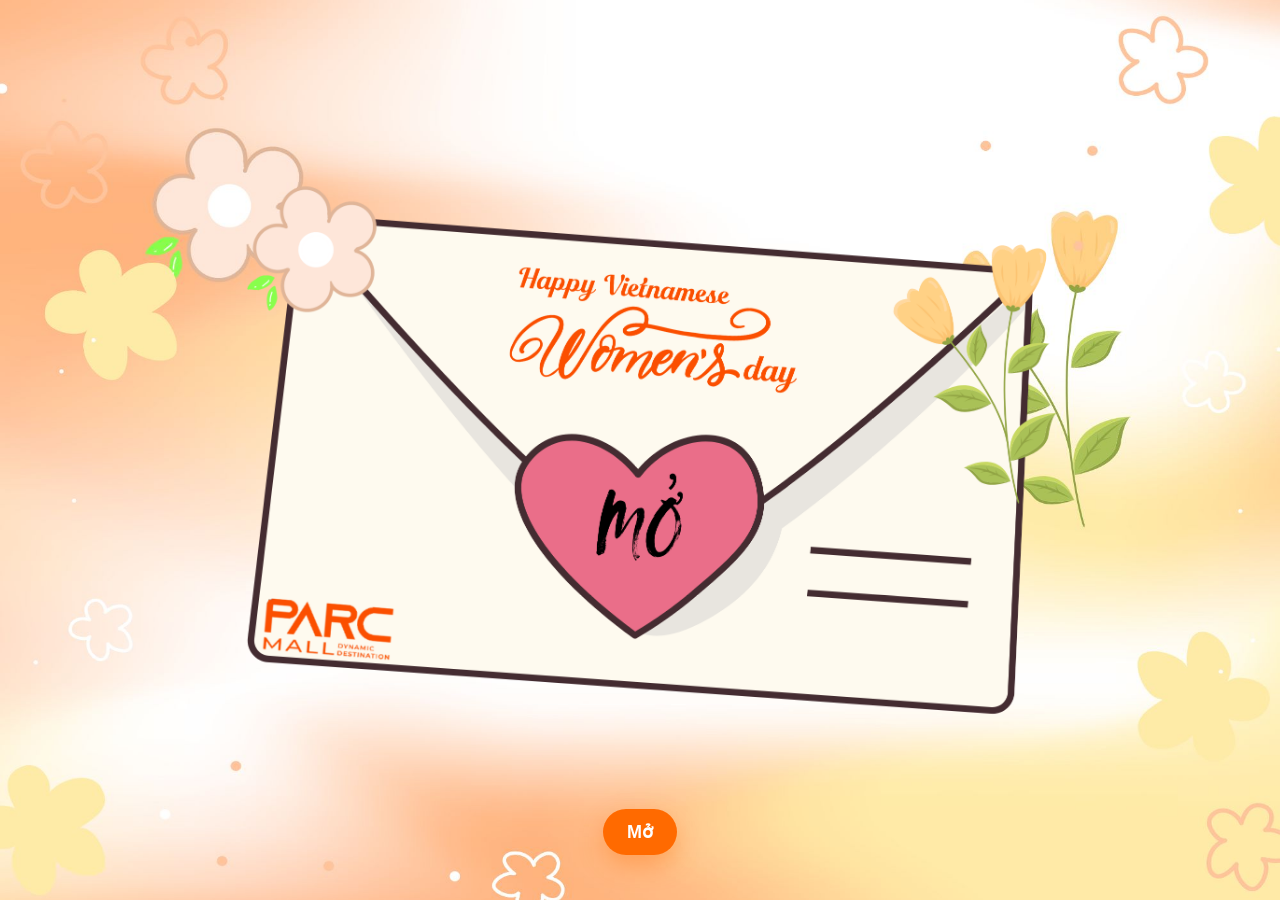
==== index.html @ 97c8080e "chore: initial commit" ====
<!doctype html>
<html lang="vi">
<head>
  <meta charset="utf-8" />
  <meta name="viewport" content="width=device-width,initial-scale=1" />
  <title>Parc Mall – Vietnamese Women’s Day</title>
  <link rel="preconnect" href="https://fonts.gstatic.com" crossorigin>
  <link rel="stylesheet" href="styles/landing.css" />
</head>
<body>
  <main class="stage idle" aria-live="polite">
    <img class="bg" src="assets/bg.jpg" alt="" />

    <div class="envelope" role="img" aria-label="Lá thư">
      <img class="layer closed" src="assets/envelope-closed.png" alt="Phong bì" />
      <img class="layer open" src="assets/envelope-open.png" alt="" aria-hidden="true" />
      <img class="layer letter step2" src="assets/letter-step2.png" alt="Thiệp" />
    </div>

    <button class="open-btn" aria-label="Mở lá thư" type="button">Mở</button>
  </main>

  <script src="scripts/landing.js"></script>
</body>
</html>
---- styles/landing.css ----
:root{
  --dur-open: 900ms;
  --dur-to-final: 1000ms;
  --ease: cubic-bezier(.2,.8,.2,1);
}

*{ box-sizing:border-box; }
html,body{ height:100%; }
body{
  margin:0;
  font-family: system-ui, -apple-system, Segoe UI, Roboto, Helvetica, Arial, sans-serif;
  background:#fff;
  overflow:hidden;
}

.stage{
  position:relative;
  width:100%;
  height:100%;
  display:grid;
  place-items:center;
}

.bg{
  position:absolute; inset:0;
  width:100%; height:100%;
  object-fit:cover; pointer-events:none;
}

.envelope{
  position:relative;
  width:min(90vw, 960px);
  aspect-ratio:16/11;
}

.envelope .layer{
  position:absolute; inset:0;
  width:100%; height:100%;
  object-fit:contain;
  will-change: transform, opacity;
  pointer-events:none;
}

/* Idle wobble */
.stage.idle .envelope{
  animation:wobble 2.4s ease-in-out infinite;
}
@keyframes wobble{
  0%,100%{ transform:rotate(0deg) translateY(0); }
  25%{ transform:rotate(-1.2deg) translateY(-2px); }
  50%{ transform:rotate(0.8deg) translateY(1px); }
  75%{ transform:rotate(-0.6deg) translateY(-1px); }
}

/* Layers default visibility */
.envelope .open,
.envelope .letter{ opacity:0; transform:translateY(10px) scale(.98); }

/* Show closed by default */
.envelope .closed{ opacity:1; }

/* Stage-based visibility (user-driven) */
.stage.stage1 .envelope{ animation:none; }
.stage.stage1 .closed{
  opacity:0;
  transform:translateY(-6px) scale(.99);
  transition:opacity var(--dur-open) var(--ease),
             transform var(--dur-open) var(--ease);
}
.stage.stage1 .open{
  opacity:1;
  transform:translateY(0) scale(1.06); /* phóng to envelope-open */
  transition:opacity var(--dur-open) var(--ease),
             transform var(--dur-open) var(--ease);
}

.stage.stage2 .letter.step2{
  opacity:1;
  transform:translateY(-6%) scale(1.06); /* phóng to letter step2 */
  transition:opacity var(--dur-open) var(--ease),
             transform var(--dur-open) var(--ease);
}

/* Button */
.open-btn{
  position:absolute; bottom:5vh;
  padding:12px 24px; font-size:18px; font-weight:600;
  border-radius:999px; border:none; color:#fff;
  background:#ff6a00; box-shadow:0 10px 24px rgba(255,106,0,.35);
  cursor:pointer;
}
.open-btn:disabled{ opacity:.6; cursor:not-allowed; }
.stage.stage2 .open-btn{ display:none; }

@media (max-width:640px){
  .open-btn{ font-size:16px; padding:10px 20px; }
}
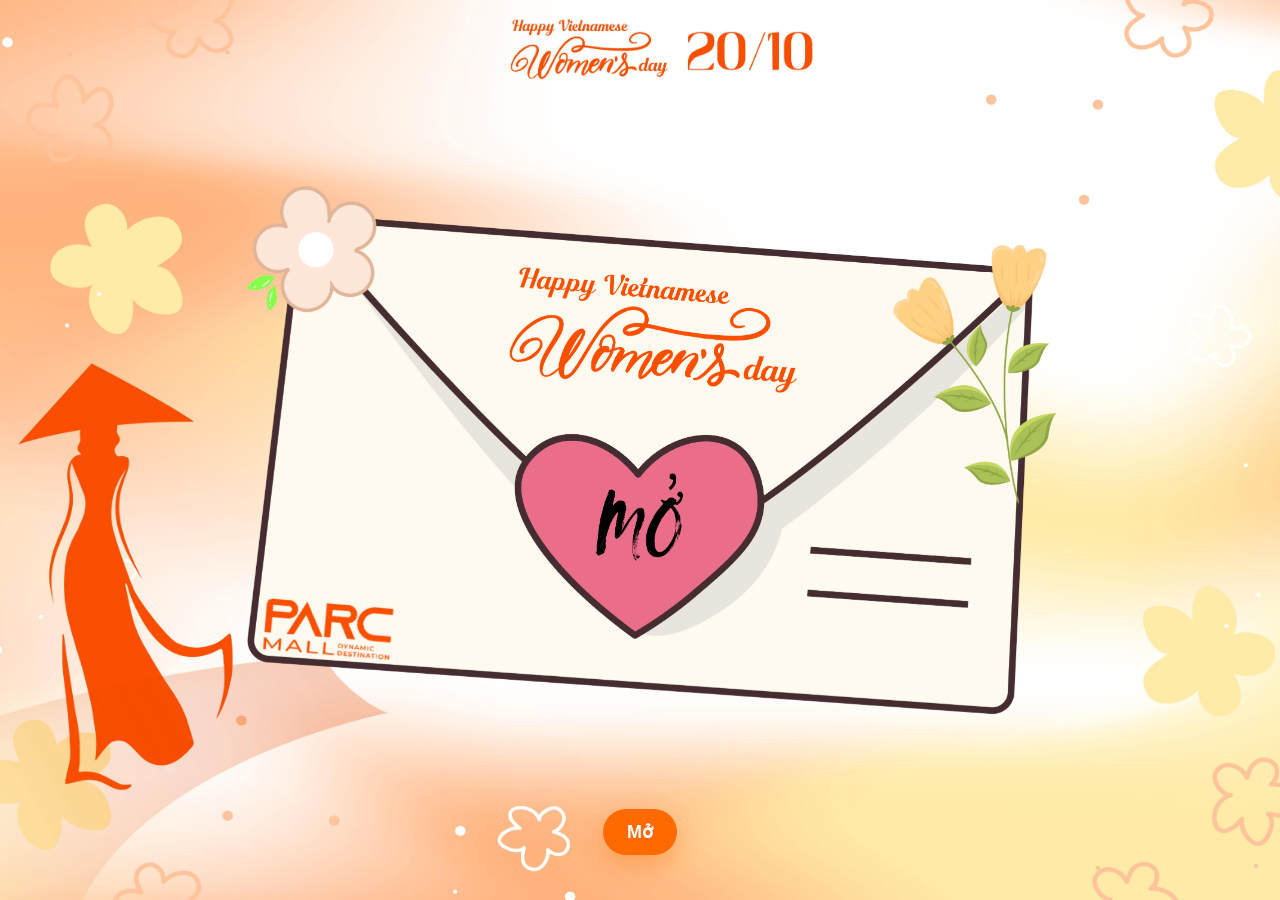
==== commit 5a738bab: "feat: simplify to 2 stages and add mobile background support - Remove stage 3 (letter-final) from HT" ====
--- a/index.html
+++ b/index.html
@@ -14,7 +14,6 @@
     <div class="envelope" role="img" aria-label="Lá thư">
       <img class="layer closed" src="assets/envelope-closed.png" alt="Phong bì" />
       <img class="layer open" src="assets/envelope-open.png" alt="" aria-hidden="true" />
-      <img class="layer letter step2" src="assets/letter-step2.png" alt="Thiệp" />
     </div>
 
     <button class="open-btn" aria-label="Mở lá thư" type="button">Mở</button>
--- a/styles/landing.css
+++ b/styles/landing.css
@@ -74,12 +74,6 @@
              transform var(--dur-open) var(--ease);
 }
 
-.stage.stage2 .letter.step2{
-  opacity:1;
-  transform:translateY(-6%) scale(1.06); /* phóng to letter step2 */
-  transition:opacity var(--dur-open) var(--ease),
-             transform var(--dur-open) var(--ease);
-}
 
 /* Button */
 .open-btn{
@@ -90,10 +84,13 @@
   cursor:pointer;
 }
 .open-btn:disabled{ opacity:.6; cursor:not-allowed; }
-.stage.stage2 .open-btn{ display:none; }
+.stage.stage1 .open-btn{ display:none; }
 
 @media (max-width:640px){
   .open-btn{ font-size:16px; padding:10px 20px; }
+  
+  /* Mobile background */
+  .bg{ content: url('assets/bg_mobile.png'); }
 }
 
 
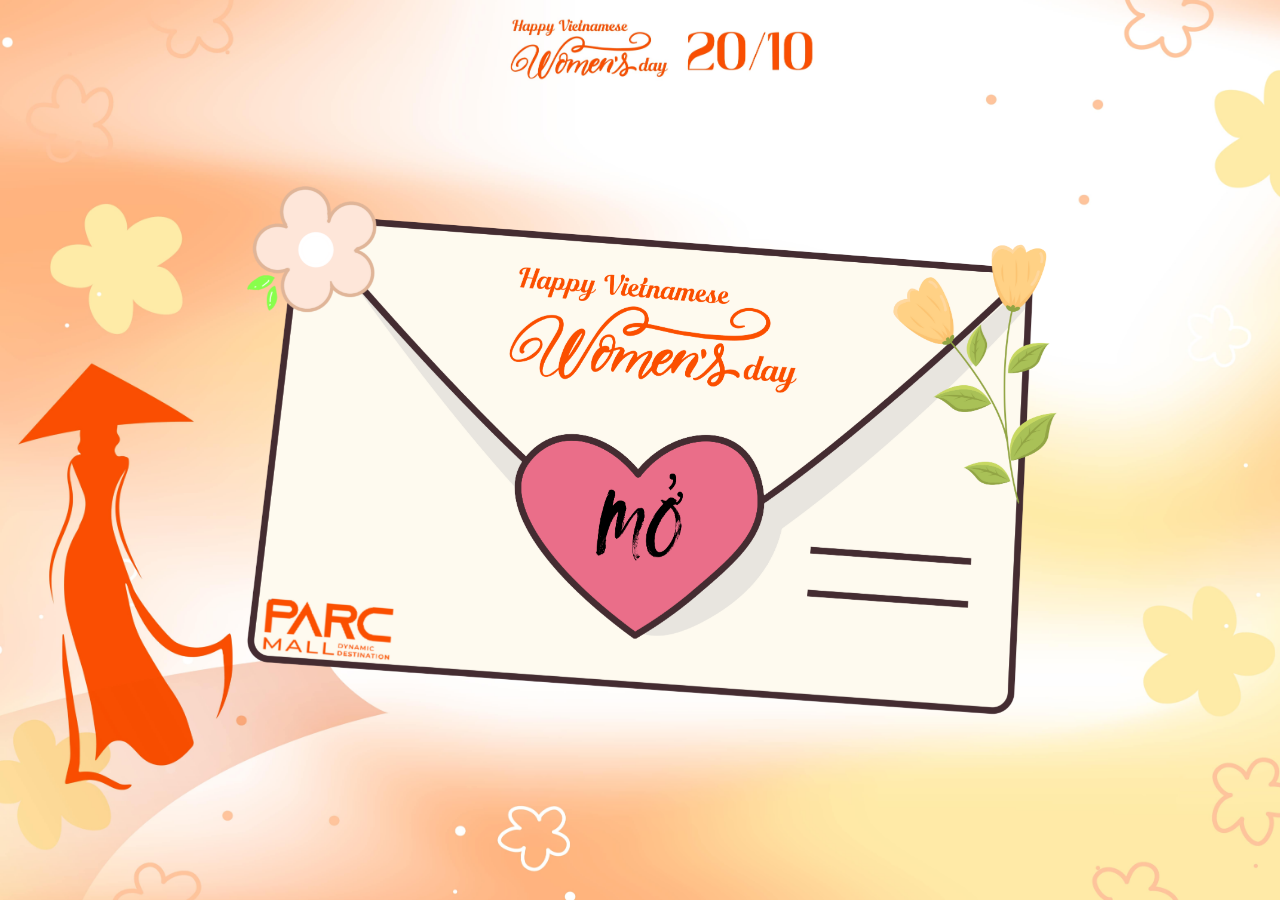
==== commit 204640ef: "fix: resolve mobile flash issue and optimize background scaling - Add loading state to prevent flash" ====
--- a/index.html
+++ b/index.html
@@ -7,7 +7,7 @@
   <link rel="preconnect" href="https://fonts.gstatic.com" crossorigin>
   <link rel="stylesheet" href="styles/landing.css" />
 </head>
-<body>
+<body class="loading">
   <main class="stage idle" aria-live="polite">
     <img class="bg" src="assets/bg.jpg" alt="" />
 
--- a/styles/landing.css
+++ b/styles/landing.css
@@ -11,6 +11,16 @@
   font-family: system-ui, -apple-system, Segoe UI, Roboto, Helvetica, Arial, sans-serif;
   background:#fff;
   overflow:hidden;
+}
+
+/* Ẩn nội dung cho đến khi JavaScript load xong */
+body.loading .stage {
+  opacity: 0;
+  transition: opacity 0.3s ease;
+}
+
+body.loaded .stage {
+  opacity: 1;
 }
 
 .stage{
@@ -77,20 +87,38 @@
 
 /* Button */
 .open-btn{
-  position:absolute; bottom:5vh;
-  padding:12px 24px; font-size:18px; font-weight:600;
-  border-radius:999px; border:none; color:#fff;
-  background:#ff6a00; box-shadow:0 10px 24px rgba(255,106,0,.35);
+  position:absolute; 
+  top:50%; left:50%;
+  transform:translate(-50%, -50%) scale(3);
+  padding:40px; font-size:18px; font-weight:600;
+  border-radius:50%; border:none; color:transparent;
+  background:transparent; 
   cursor:pointer;
+  opacity:0;
+  z-index:10;
 }
-.open-btn:disabled{ opacity:.6; cursor:not-allowed; }
+.open-btn:disabled{ opacity:0; cursor:not-allowed; }
 .stage.stage1 .open-btn{ display:none; }
 
 @media (max-width:640px){
-  .open-btn{ font-size:16px; padding:10px 20px; }
+  .open-btn{ 
+    font-size:16px; 
+    padding:40px;
+    transform:translate(-50%, -50%) scale(2.5);
+  }
   
-  /* Mobile background */
-  .bg{ content: url('assets/bg_mobile.png'); }
+  /* Hiển thị đầy đủ background ở mobile */
+  .bg{ 
+    object-fit: contain;
+    transform: scale(1);
+    transform-origin: center;
+  }
+  
+  /* Thu nhỏ lá thư ở mobile */
+  .envelope{
+    transform: scale(0.85);
+    transform-origin: center;
+  }
 }
 
 
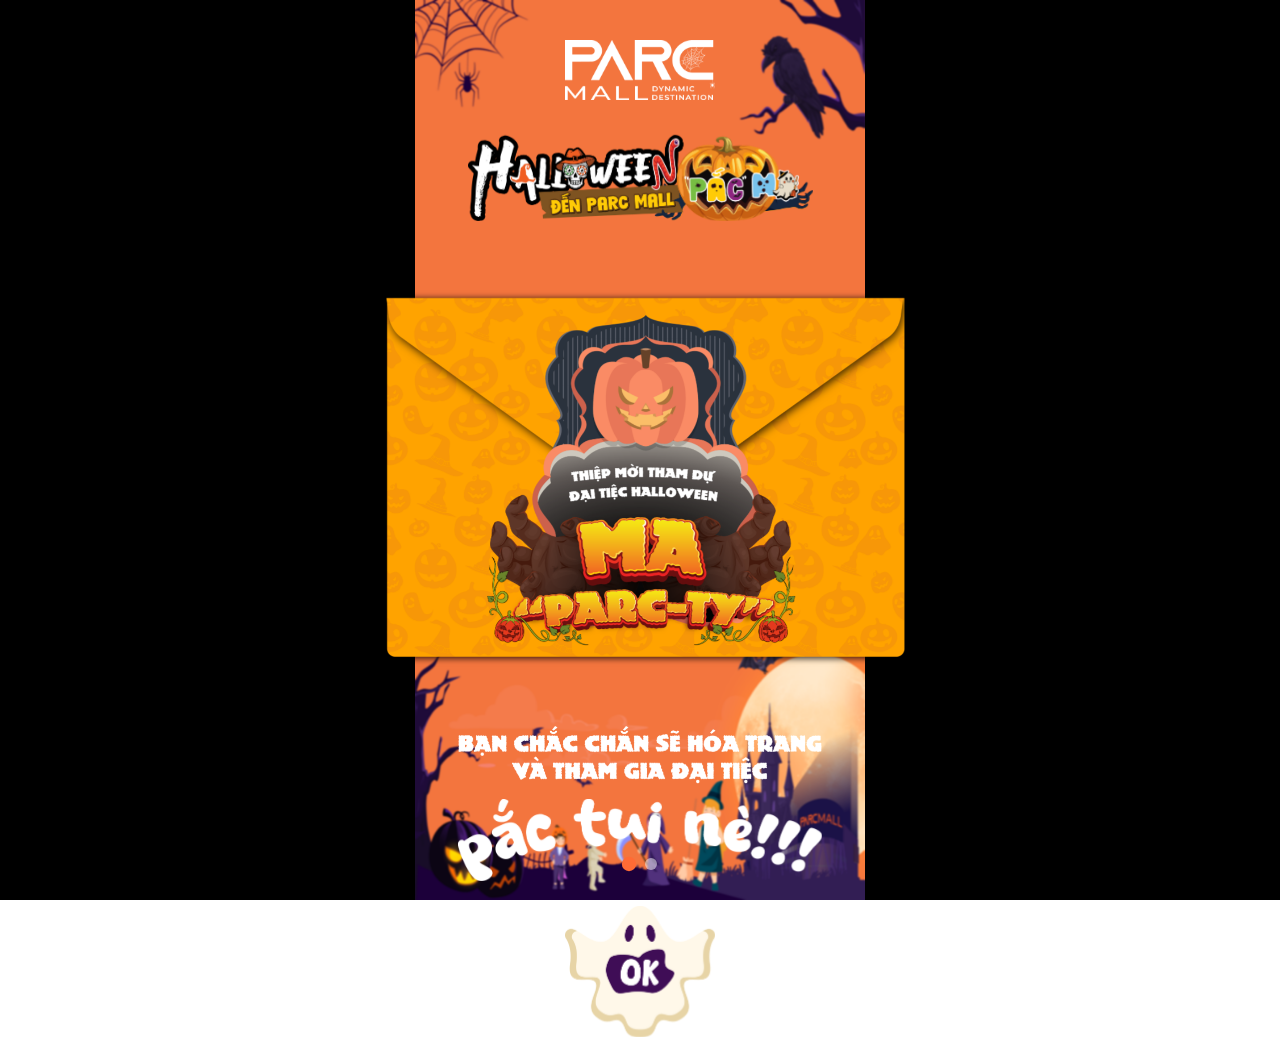
==== commit 0d780657: "Initial commit: Halloween ParcMall landing page with slide transitions" ====
--- a/index.html
+++ b/index.html
@@ -1,26 +1,70 @@
-<!doctype html>
+<!DOCTYPE html>
 <html lang="vi">
 <head>
-  <meta charset="utf-8" />
-  <meta name="viewport" content="width=device-width,initial-scale=1" />
-  <title>Parc Mall – Vietnamese Women’s Day</title>
-  <link rel="preconnect" href="https://fonts.gstatic.com" crossorigin>
-  <link rel="stylesheet" href="styles/landing.css" />
+    <meta charset="UTF-8">
+    <meta name="viewport" content="width=device-width, initial-scale=1.0">
+    <title>Halloween ParcMall</title>
+    <link rel="stylesheet" href="styles.css">
 </head>
-<body class="loading">
-  <main class="stage idle" aria-live="polite">
-    <img class="bg" src="assets/bg.jpg" alt="" />
+<body>
+    <div class="container">
+        <!-- Slide 1 -->
+        <div class="slide slide-1" id="slide1">
+            <!-- Logo ở giữa trên cùng -->
+            <div class="logo-container">
+                <img src="./Halloween/Logo.png" alt="ParcMall Logo" class="logo">
+            </div>
 
-    <div class="envelope" role="img" aria-label="Lá thư">
-      <img class="layer closed" src="assets/envelope-closed.png" alt="Phong bì" />
-      <img class="layer open" src="assets/envelope-open.png" alt="" aria-hidden="true" />
+            <!-- Dòng chữ Halloween đến ParcMall -->
+            <div class="halloween-text-container">
+                <img src="./Halloween/Elementor 2.png" alt="Halloween đến ParcMall" class="halloween-text">
+            </div>
+
+            <!-- Lá thư mời -->
+            <div class="invitation-container">
+                <img src="./Halloween/Elementor 1.png" alt="Thiệp mời Halloween" class="invitation">
+            </div>
+
+            <!-- Dòng chữ hóa trang -->
+            <div class="costume-text-container">
+                <img src="./Halloween/Text 1.png" alt="Bạn chắc chắn sẽ hóa trang" class="costume-text">
+            </div>
+
+            <div class="costume-text-container2">
+                <img src="./Halloween/Text 2.png" alt="Pac tui ne" class="costume-text">
+            </div>
+
+            <!-- Nút OK -->
+            <div class="ok-button-container">
+                <img src="./Halloween/Nút mở.png" alt="Nút OK" class="ok-button">
+            </div>
+        </div>
+
+        <!-- Slide 2 -->
+        <div class="slide slide-2" id="slide2">
+            <!-- Logo ở giữa trên cùng -->
+            <div class="logo-container">
+                <img src="./Halloween/Logo.png" alt="ParcMall Logo" class="logo">
+            </div>
+
+            <!-- Dòng chữ Halloween đến ParcMall -->
+            <div class="halloween-text-container">
+                <img src="./Halloween/Elementor 2.png" alt="Halloween đến ParcMall" class="halloween-text">
+            </div>
+
+            <!-- Lá thư 2 -->
+            <div class="invitation-container">
+                <img src="./Halloween/Thư mời.png" alt="Thiệp mời Halloween" class="invitation">
+            </div>
+        </div>
+
+        <!-- Navigation dots -->
+        <div class="nav-dots">
+            <span class="dot active" onclick="currentSlide(1)"></span>
+            <span class="dot" onclick="currentSlide(2)"></span>
+        </div>
     </div>
 
-    <button class="open-btn" aria-label="Mở lá thư" type="button">Mở</button>
-  </main>
-
-  <script src="scripts/landing.js"></script>
+    <script src="script.js"></script>
 </body>
 </html>
-
-
--- a/styles.css
+++ b/styles.css
@@ -0,0 +1,401 @@
+/* Reset và base styles */
+* {
+    margin: 0;
+    padding: 0;
+    box-sizing: border-box;
+}
+
+body {
+    font-family: 'Arial', sans-serif;
+    overflow: hidden;
+    height: 100vh;
+}
+
+.container {
+    position: relative;
+    width: 100%;
+    height: 100vh;
+}
+
+/* Slide styles */
+.slide {
+    position: absolute;
+    top: 0;
+    left: 0;
+    width: 100%;
+    height: 100%;
+    background-size: cover;
+    background-position: center;
+    background-repeat: no-repeat;
+    display: flex;
+    align-items: center;
+    justify-content: center;
+    opacity: 0;
+    transform: translateX(100%);
+    transition: all 0.8s cubic-bezier(0.4, 0, 0.2, 1);
+}
+
+.slide.active {
+    opacity: 1;
+    transform: translateX(0);
+}
+
+/* Hiệu ứng fade in cho slide mới */
+.slide.slide-in {
+    animation: slideInFromRight 0.8s cubic-bezier(0.4, 0, 0.2, 1) forwards;
+}
+
+.slide.slide-out {
+    animation: slideOutToLeft 0.8s cubic-bezier(0.4, 0, 0.2, 1) forwards;
+}
+
+/* Keyframes cho hiệu ứng chuyển slide */
+@keyframes slideInFromRight {
+    0% {
+        opacity: 0;
+        transform: translateX(100%);
+    }
+    100% {
+        opacity: 1;
+        transform: translateX(0);
+    }
+}
+
+@keyframes slideOutToLeft {
+    0% {
+        opacity: 1;
+        transform: translateX(0);
+    }
+    100% {
+        opacity: 0;
+        transform: translateX(-100%);
+    }
+}
+
+/* Hiệu ứng bounce cho các thành phần khi slide xuất hiện */
+.slide.active .logo-container,
+.slide.active .halloween-text-container,
+.slide.active .invitation-container,
+.slide.active .costume-text-container,
+.slide.active .costume-text-container2,
+.slide.active .ok-button-container {
+    animation: bounceIn 0.6s ease-out 0.3s both;
+}
+
+@keyframes bounceIn {
+    0% {
+        opacity: 0;
+        transform: scale(0.3) translateY(-50px);
+    }
+    50% {
+        opacity: 1;
+        transform: scale(1.05) translateY(0);
+    }
+    70% {
+        transform: scale(0.95);
+    }
+    100% {
+        opacity: 1;
+        transform: scale(1);
+    }
+}
+
+/* Background images */
+.slide-1 {
+    background-image: url('./images/Background Slide 2.png');
+    background-size: contain;
+    background-position: center;
+    background-repeat: no-repeat;
+    background-color: #000; /* Fallback color */
+}
+
+.slide-2 {
+    background-image: url('./images/Background Slide 1.png');
+    background-size: contain;
+    background-position: center;
+    background-repeat: no-repeat;
+    background-color: #000; /* Fallback color */
+}
+
+/* Slide 1 Layout */
+.slide-1 {
+    display: flex;
+    flex-direction: column;
+    align-items: center;
+    justify-content: flex-start;
+    padding: 20px;
+    gap: 15px;
+}
+
+/* Slide 2 Layout */
+.slide-2 {
+    display: flex;
+    flex-direction: column;
+    align-items: center;
+    justify-content: flex-start;
+    padding: 20px;
+    gap: 15px;
+}
+
+/* Ẩn các thành phần không cần thiết của slide 1 khi ở slide 2 */
+.slide-2 .costume-text-container,
+.slide-2 .costume-text-container2,
+.slide-2 .ok-button-container {
+    display: none;
+}
+
+/* Logo container */
+.logo-container {
+    margin-top: 20px;
+    z-index: 10;
+}
+
+.logo {
+    max-width: 150px;
+    height: auto;
+    display: block;
+}
+
+/* Halloween text container */
+.halloween-text-container {
+    z-index: 10;
+    padding-top: 20px;
+}
+
+.halloween-text {
+    max-width: 345px;
+    height: auto;
+    display: block;
+}
+
+/* Invitation container */
+.invitation-container {
+    z-index: 10;
+    margin: 20px 0;
+    padding: 15px;
+}
+
+/* Hiệu ứng rung lắc cho lá thư - chỉ áp dụng cho slide 1 */
+.slide-1 .invitation-container {
+    animation: shake 2s ease-in-out infinite;
+}
+
+.invitation {
+    max-width: 600px;
+    height: auto;
+    display: block;
+}
+
+/* Thu nhỏ và thêm hiệu ứng cho thư mời ở slide 2 */
+.slide-2 .invitation {
+    max-width: 420px;
+    cursor: pointer;
+    transition: transform 0.3s ease, filter 0.3s ease;
+}
+
+.slide-2 .invitation:hover {
+    transform: scale(1.02);
+    filter: brightness(1.1);
+}
+
+/* Hiệu ứng rung lắc cho lá thư */
+@keyframes shake {
+    0%, 100% {
+        transform: translateX(0);
+    }
+    10%, 30%, 50%, 70%, 90% {
+        transform: translateX(-2px) rotate(-1deg);
+    }
+    20%, 40%, 60%, 80% {
+        transform: translateX(2px) rotate(1deg);
+    }
+}
+
+/* Costume text container */
+.costume-text-container {
+    z-index: 10;
+}
+
+.costume-text-container2 {
+    z-index: 10;
+}
+
+.costume-text {
+    max-width: 364px;
+    height: auto;
+    display: block;
+}
+
+/* OK button container */
+.ok-button-container {
+    z-index: 10;
+    margin-top: 10px;
+}
+
+.ok-button {
+    max-width: 150px;
+    height: auto;
+    display: block;
+    cursor: pointer;
+    transition: transform 0.3s ease;
+}
+
+.ok-button:hover {
+    transform: scale(1.05);
+}
+
+/* Navigation dots */
+.nav-dots {
+    position: absolute;
+    bottom: 30px;
+    left: 50%;
+    transform: translateX(-50%);
+    display: flex;
+    gap: 10px;
+}
+
+.dot {
+    width: 12px;
+    height: 12px;
+    border-radius: 50%;
+    background: rgba(255, 255, 255, 0.5);
+    cursor: pointer;
+    transition: all 0.3s ease;
+}
+
+.dot.active {
+    background: #ff6b35;
+    transform: scale(1.2);
+}
+
+.dot:hover {
+    background: rgba(255, 255, 255, 0.8);
+}
+
+/* Mobile responsive */
+@media (max-width: 768px) {
+    .slide-1, .slide-2 {
+        background-size: contain;
+        background-position: center top;
+    }
+    
+    .slide-1 {
+        padding: 15px;
+        gap: 10px;
+    }
+    
+    .slide-2 {
+        padding: 15px;
+        gap: 10px;
+    }
+    
+    .logo {
+        max-width: 120px;
+    }
+    
+    .halloween-text {
+        max-width: 288px;
+    }
+    
+    .halloween-text-container {
+        padding-top: 15px;
+    }
+    
+    .invitation {
+        max-width: 480px;
+    }
+    
+    .invitation-container {
+        padding: 12px;
+    }
+    
+    .slide-2 .invitation {
+        max-width: 336px;
+    }
+    
+    .costume-text {
+        max-width: 286px;
+    }
+    
+    .costume-text-container2 {
+        margin-top: 5px;
+    }
+    
+    .ok-button {
+        max-width: 120px;
+    }
+}
+
+@media (max-width: 480px) {
+    .slide-1, .slide-2 {
+        background-size: contain;
+        background-position: center top;
+    }
+    
+    .slide-1 {
+        padding: 10px;
+        gap: 8px;
+    }
+    
+    .slide-2 {
+        padding: 10px;
+        gap: 8px;
+    }
+    
+    .logo {
+        max-width: 100px;
+    }
+    
+    .halloween-text {
+        max-width: 230px;
+    }
+    
+    .halloween-text-container {
+        padding-top: 12px;
+    }
+    
+    .invitation {
+        max-width: 432px;
+    }
+    
+    .invitation-container {
+        padding: 10px;
+    }
+    
+    .slide-2 .invitation {
+        max-width: 302px;
+    }
+    
+    .costume-text {
+        max-width: 234px;
+    }
+    
+    .costume-text-container2 {
+        margin-top: 3px;
+    }
+    
+    .ok-button {
+        max-width: 100px;
+    }
+    
+    .nav-dots {
+        bottom: 20px;
+    }
+    
+    .dot {
+        width: 10px;
+        height: 10px;
+    }
+}
+
+/* Landscape orientation for mobile */
+@media (max-height: 500px) and (orientation: landscape) {
+    .slide-1, .slide-2 {
+        background-size: contain;
+        background-position: center;
+    }
+    
+    .nav-dots {
+        bottom: 15px;
+    }
+}
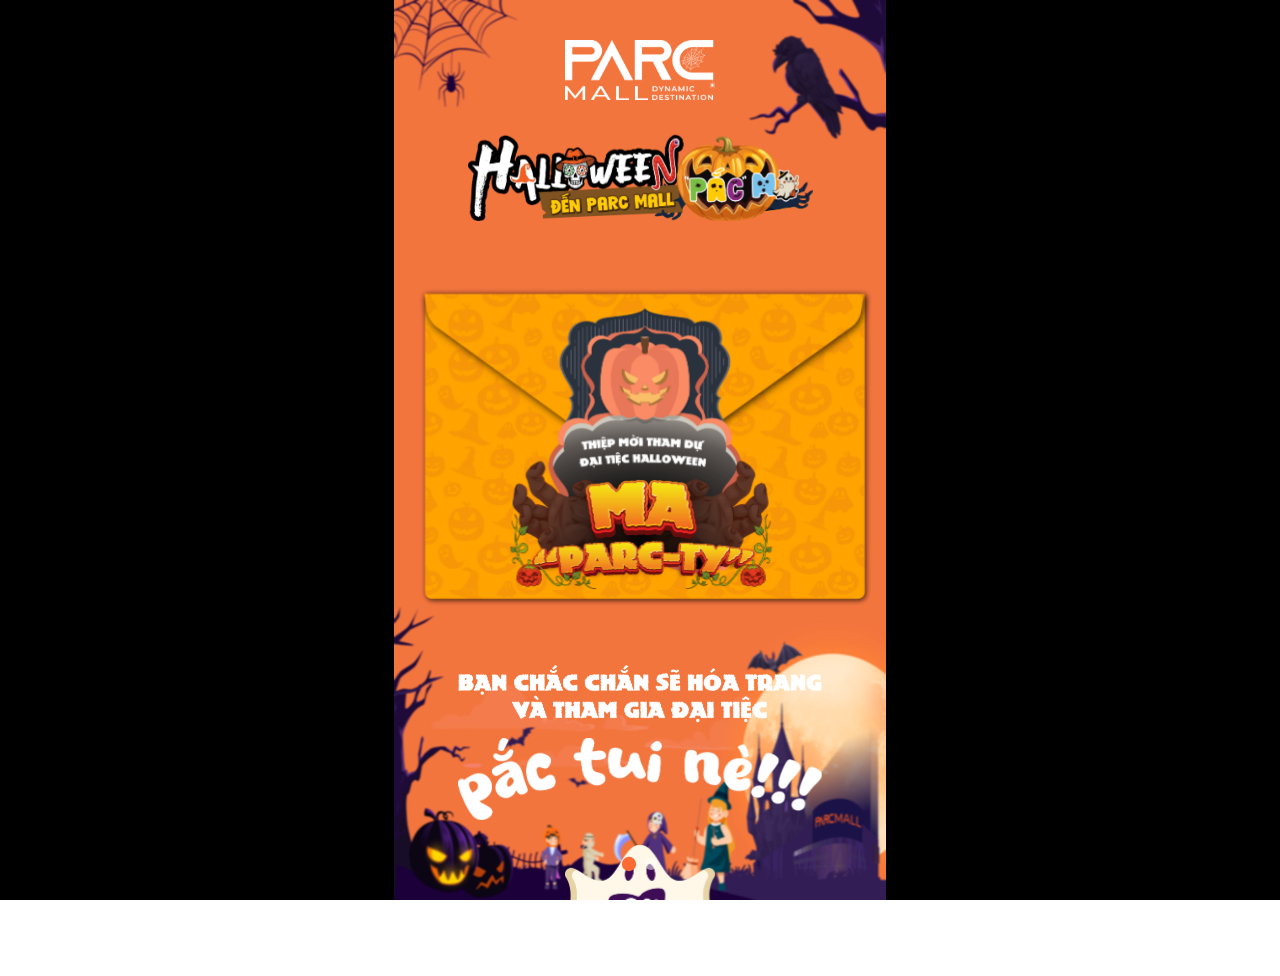
==== commit ac6dc5c7: "update" ====
--- a/index.html
+++ b/index.html
@@ -3,7 +3,7 @@
 <head>
     <meta charset="UTF-8">
     <meta name="viewport" content="width=device-width, initial-scale=1.0">
-    <title>Halloween ParcMall</title>
+    <title>Halloween PARC MALL “Ma PARC-TY”</title>
     <link rel="stylesheet" href="styles.css">
 </head>
 <body>
--- a/styles.css
+++ b/styles.css
@@ -5,10 +5,19 @@
     box-sizing: border-box;
 }
 
+html {
+    height: 100%;
+    overflow: hidden;
+}
+
 body {
     font-family: 'Arial', sans-serif;
     overflow: hidden;
     height: 100vh;
+    margin: 0;
+    padding: 0;
+    position: fixed;
+    width: 100%;
 }
 
 .container {
@@ -180,17 +189,22 @@
     animation: shake 2s ease-in-out infinite;
 }
 
+.slide-1 .invitation {
+    animation: shake 2s ease-in-out infinite;
+}
+
 .invitation {
-    max-width: 600px;
+    max-width: 510px;
     height: auto;
     display: block;
 }
 
 /* Thu nhỏ và thêm hiệu ứng cho thư mời ở slide 2 */
 .slide-2 .invitation {
-    max-width: 420px;
+    max-width: 399px;
     cursor: pointer;
     transition: transform 0.3s ease, filter 0.3s ease;
+    margin-top: -20px;
 }
 
 .slide-2 .invitation:hover {
@@ -302,7 +316,7 @@
     }
     
     .invitation {
-        max-width: 480px;
+        max-width: 408px;
     }
     
     .invitation-container {
@@ -310,7 +324,8 @@
     }
     
     .slide-2 .invitation {
-        max-width: 336px;
+        max-width: 319px;
+        margin-top: -15px;
     }
     
     .costume-text {
@@ -355,7 +370,7 @@
     }
     
     .invitation {
-        max-width: 432px;
+        max-width: 367px;
     }
     
     .invitation-container {
@@ -363,7 +378,8 @@
     }
     
     .slide-2 .invitation {
-        max-width: 302px;
+        max-width: 287px;
+        margin-top: -10px;
     }
     
     .costume-text {
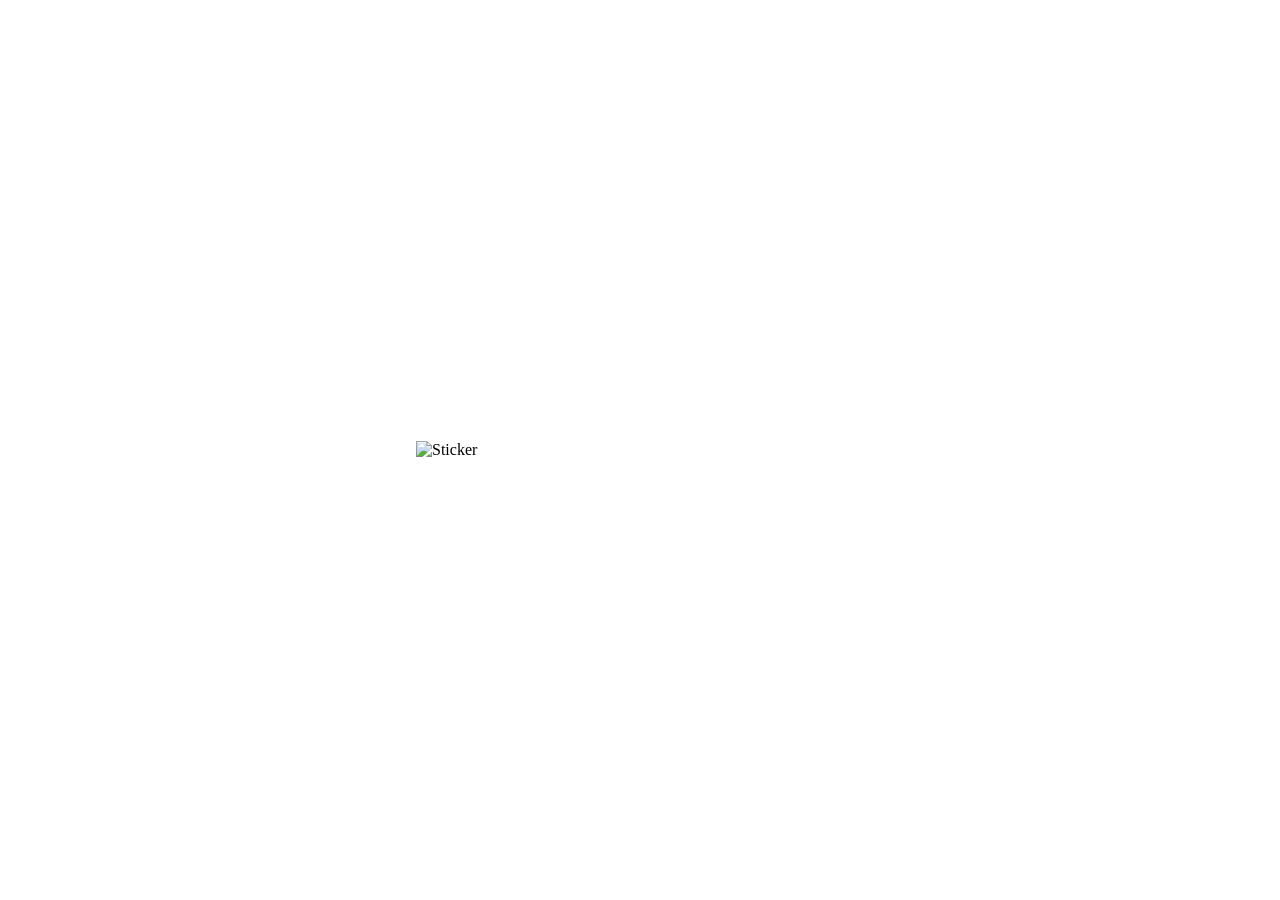
==== commit d1a2ac5f: "chore: chá»‰ hiá»ƒn thá»‹ images/STICKER 2011.png (mobile-only)" ====
--- a/index.html
+++ b/index.html
@@ -3,68 +3,12 @@
 <head>
     <meta charset="UTF-8">
     <meta name="viewport" content="width=device-width, initial-scale=1.0">
-    <title>Halloween PARC MALL “Ma PARC-TY”</title>
     <link rel="stylesheet" href="styles.css">
+    <title>Trang Chính</title>
 </head>
 <body>
-    <div class="container">
-        <!-- Slide 1 -->
-        <div class="slide slide-1" id="slide1">
-            <!-- Logo ở giữa trên cùng -->
-            <div class="logo-container">
-                <img src="./Halloween/Logo.png" alt="ParcMall Logo" class="logo">
-            </div>
-
-            <!-- Dòng chữ Halloween đến ParcMall -->
-            <div class="halloween-text-container">
-                <img src="./Halloween/Elementor 2.png" alt="Halloween đến ParcMall" class="halloween-text">
-            </div>
-
-            <!-- Lá thư mời -->
-            <div class="invitation-container">
-                <img src="./Halloween/Elementor 1.png" alt="Thiệp mời Halloween" class="invitation">
-            </div>
-
-            <!-- Dòng chữ hóa trang -->
-            <div class="costume-text-container">
-                <img src="./Halloween/Text 1.png" alt="Bạn chắc chắn sẽ hóa trang" class="costume-text">
-            </div>
-
-            <div class="costume-text-container2">
-                <img src="./Halloween/Text 2.png" alt="Pac tui ne" class="costume-text">
-            </div>
-
-            <!-- Nút OK -->
-            <div class="ok-button-container">
-                <img src="./Halloween/Nút mở.png" alt="Nút OK" class="ok-button">
-            </div>
-        </div>
-
-        <!-- Slide 2 -->
-        <div class="slide slide-2" id="slide2">
-            <!-- Logo ở giữa trên cùng -->
-            <div class="logo-container">
-                <img src="./Halloween/Logo.png" alt="ParcMall Logo" class="logo">
-            </div>
-
-            <!-- Dòng chữ Halloween đến ParcMall -->
-            <div class="halloween-text-container">
-                <img src="./Halloween/Elementor 2.png" alt="Halloween đến ParcMall" class="halloween-text">
-            </div>
-
-            <!-- Lá thư 2 -->
-            <div class="invitation-container">
-                <img src="./Halloween/Thư mời.png" alt="Thiệp mời Halloween" class="invitation">
-            </div>
-        </div>
-
-        <!-- Navigation dots -->
-        <div class="nav-dots">
-            <span class="dot active" onclick="currentSlide(1)"></span>
-            <span class="dot" onclick="currentSlide(2)"></span>
-        </div>
+    <div class="wrapper">
+        <img src="images/STICKER 2011.png" alt="Sticker">
     </div>
-
-    <script src="script.js"></script>
 </body>
-</html>
+</html>
--- a/styles.css
+++ b/styles.css
@@ -1,417 +1,31 @@
-/* Reset và base styles */
-* {
+body {
     margin: 0;
     padding: 0;
+}
+
+* {
     box-sizing: border-box;
 }
 
-html {
+html, body {
     height: 100%;
-    overflow: hidden;
 }
 
 body {
-    font-family: 'Arial', sans-serif;
-    overflow: hidden;
-    height: 100vh;
-    margin: 0;
-    padding: 0;
-    position: fixed;
-    width: 100%;
-}
-
-.container {
-    position: relative;
-    width: 100%;
-    height: 100vh;
-}
-
-/* Slide styles */
-.slide {
-    position: absolute;
-    top: 0;
-    left: 0;
-    width: 100%;
-    height: 100%;
-    background-size: cover;
-    background-position: center;
-    background-repeat: no-repeat;
     display: flex;
     align-items: center;
     justify-content: center;
-    opacity: 0;
-    transform: translateX(100%);
-    transition: all 0.8s cubic-bezier(0.4, 0, 0.2, 1);
+    background: #ffffff;
 }
 
-.slide.active {
-    opacity: 1;
-    transform: translateX(0);
+.wrapper {
+    width: 100%;
+    max-width: 480px;
+    padding: 0 16px;
 }
 
-/* Hiệu ứng fade in cho slide mới */
-.slide.slide-in {
-    animation: slideInFromRight 0.8s cubic-bezier(0.4, 0, 0.2, 1) forwards;
-}
-
-.slide.slide-out {
-    animation: slideOutToLeft 0.8s cubic-bezier(0.4, 0, 0.2, 1) forwards;
-}
-
-/* Keyframes cho hiệu ứng chuyển slide */
-@keyframes slideInFromRight {
-    0% {
-        opacity: 0;
-        transform: translateX(100%);
-    }
-    100% {
-        opacity: 1;
-        transform: translateX(0);
-    }
-}
-
-@keyframes slideOutToLeft {
-    0% {
-        opacity: 1;
-        transform: translateX(0);
-    }
-    100% {
-        opacity: 0;
-        transform: translateX(-100%);
-    }
-}
-
-/* Hiệu ứng bounce cho các thành phần khi slide xuất hiện */
-.slide.active .logo-container,
-.slide.active .halloween-text-container,
-.slide.active .invitation-container,
-.slide.active .costume-text-container,
-.slide.active .costume-text-container2,
-.slide.active .ok-button-container {
-    animation: bounceIn 0.6s ease-out 0.3s both;
-}
-
-@keyframes bounceIn {
-    0% {
-        opacity: 0;
-        transform: scale(0.3) translateY(-50px);
-    }
-    50% {
-        opacity: 1;
-        transform: scale(1.05) translateY(0);
-    }
-    70% {
-        transform: scale(0.95);
-    }
-    100% {
-        opacity: 1;
-        transform: scale(1);
-    }
-}
-
-/* Background images */
-.slide-1 {
-    background-image: url('./images/Background Slide 2.png');
-    background-size: contain;
-    background-position: center;
-    background-repeat: no-repeat;
-    background-color: #000; /* Fallback color */
-}
-
-.slide-2 {
-    background-image: url('./images/Background Slide 1.png');
-    background-size: contain;
-    background-position: center;
-    background-repeat: no-repeat;
-    background-color: #000; /* Fallback color */
-}
-
-/* Slide 1 Layout */
-.slide-1 {
-    display: flex;
-    flex-direction: column;
-    align-items: center;
-    justify-content: flex-start;
-    padding: 20px;
-    gap: 15px;
-}
-
-/* Slide 2 Layout */
-.slide-2 {
-    display: flex;
-    flex-direction: column;
-    align-items: center;
-    justify-content: flex-start;
-    padding: 20px;
-    gap: 15px;
-}
-
-/* Ẩn các thành phần không cần thiết của slide 1 khi ở slide 2 */
-.slide-2 .costume-text-container,
-.slide-2 .costume-text-container2,
-.slide-2 .ok-button-container {
-    display: none;
-}
-
-/* Logo container */
-.logo-container {
-    margin-top: 20px;
-    z-index: 10;
-}
-
-.logo {
-    max-width: 150px;
+.wrapper img {
+    display: block;
+    width: 100%;
     height: auto;
-    display: block;
-}
-
-/* Halloween text container */
-.halloween-text-container {
-    z-index: 10;
-    padding-top: 20px;
-}
-
-.halloween-text {
-    max-width: 345px;
-    height: auto;
-    display: block;
-}
-
-/* Invitation container */
-.invitation-container {
-    z-index: 10;
-    margin: 20px 0;
-    padding: 15px;
-}
-
-/* Hiệu ứng rung lắc cho lá thư - chỉ áp dụng cho slide 1 */
-.slide-1 .invitation-container {
-    animation: shake 2s ease-in-out infinite;
-}
-
-.slide-1 .invitation {
-    animation: shake 2s ease-in-out infinite;
-}
-
-.invitation {
-    max-width: 510px;
-    height: auto;
-    display: block;
-}
-
-/* Thu nhỏ và thêm hiệu ứng cho thư mời ở slide 2 */
-.slide-2 .invitation {
-    max-width: 399px;
-    cursor: pointer;
-    transition: transform 0.3s ease, filter 0.3s ease;
-    margin-top: -20px;
-}
-
-.slide-2 .invitation:hover {
-    transform: scale(1.02);
-    filter: brightness(1.1);
-}
-
-/* Hiệu ứng rung lắc cho lá thư */
-@keyframes shake {
-    0%, 100% {
-        transform: translateX(0);
-    }
-    10%, 30%, 50%, 70%, 90% {
-        transform: translateX(-2px) rotate(-1deg);
-    }
-    20%, 40%, 60%, 80% {
-        transform: translateX(2px) rotate(1deg);
-    }
-}
-
-/* Costume text container */
-.costume-text-container {
-    z-index: 10;
-}
-
-.costume-text-container2 {
-    z-index: 10;
-}
-
-.costume-text {
-    max-width: 364px;
-    height: auto;
-    display: block;
-}
-
-/* OK button container */
-.ok-button-container {
-    z-index: 10;
-    margin-top: 10px;
-}
-
-.ok-button {
-    max-width: 150px;
-    height: auto;
-    display: block;
-    cursor: pointer;
-    transition: transform 0.3s ease;
-}
-
-.ok-button:hover {
-    transform: scale(1.05);
-}
-
-/* Navigation dots */
-.nav-dots {
-    position: absolute;
-    bottom: 30px;
-    left: 50%;
-    transform: translateX(-50%);
-    display: flex;
-    gap: 10px;
-}
-
-.dot {
-    width: 12px;
-    height: 12px;
-    border-radius: 50%;
-    background: rgba(255, 255, 255, 0.5);
-    cursor: pointer;
-    transition: all 0.3s ease;
-}
-
-.dot.active {
-    background: #ff6b35;
-    transform: scale(1.2);
-}
-
-.dot:hover {
-    background: rgba(255, 255, 255, 0.8);
-}
-
-/* Mobile responsive */
-@media (max-width: 768px) {
-    .slide-1, .slide-2 {
-        background-size: contain;
-        background-position: center top;
-    }
-    
-    .slide-1 {
-        padding: 15px;
-        gap: 10px;
-    }
-    
-    .slide-2 {
-        padding: 15px;
-        gap: 10px;
-    }
-    
-    .logo {
-        max-width: 120px;
-    }
-    
-    .halloween-text {
-        max-width: 288px;
-    }
-    
-    .halloween-text-container {
-        padding-top: 15px;
-    }
-    
-    .invitation {
-        max-width: 408px;
-    }
-    
-    .invitation-container {
-        padding: 12px;
-    }
-    
-    .slide-2 .invitation {
-        max-width: 319px;
-        margin-top: -15px;
-    }
-    
-    .costume-text {
-        max-width: 286px;
-    }
-    
-    .costume-text-container2 {
-        margin-top: 5px;
-    }
-    
-    .ok-button {
-        max-width: 120px;
-    }
-}
-
-@media (max-width: 480px) {
-    .slide-1, .slide-2 {
-        background-size: contain;
-        background-position: center top;
-    }
-    
-    .slide-1 {
-        padding: 10px;
-        gap: 8px;
-    }
-    
-    .slide-2 {
-        padding: 10px;
-        gap: 8px;
-    }
-    
-    .logo {
-        max-width: 100px;
-    }
-    
-    .halloween-text {
-        max-width: 230px;
-    }
-    
-    .halloween-text-container {
-        padding-top: 12px;
-    }
-    
-    .invitation {
-        max-width: 367px;
-    }
-    
-    .invitation-container {
-        padding: 10px;
-    }
-    
-    .slide-2 .invitation {
-        max-width: 287px;
-        margin-top: -10px;
-    }
-    
-    .costume-text {
-        max-width: 234px;
-    }
-    
-    .costume-text-container2 {
-        margin-top: 3px;
-    }
-    
-    .ok-button {
-        max-width: 100px;
-    }
-    
-    .nav-dots {
-        bottom: 20px;
-    }
-    
-    .dot {
-        width: 10px;
-        height: 10px;
-    }
-}
-
-/* Landscape orientation for mobile */
-@media (max-height: 500px) and (orientation: landscape) {
-    .slide-1, .slide-2 {
-        background-size: contain;
-        background-position: center;
-    }
-    
-    .nav-dots {
-        bottom: 15px;
-    }
-}
+}
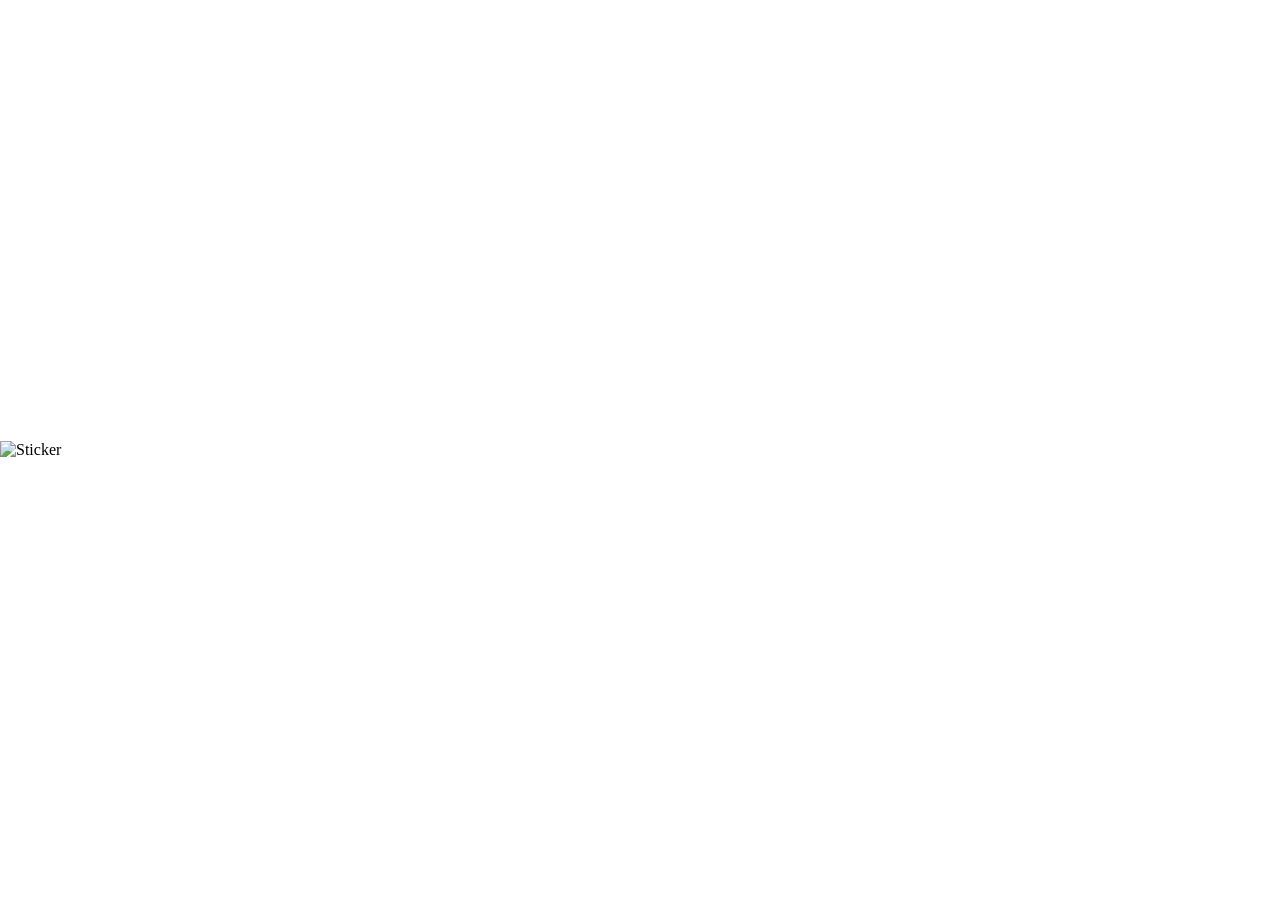
==== commit ea79eb5f: "chore: Ä‘á»•i title tab thÃ nh ParcMall" ====
--- a/index.html
+++ b/index.html
@@ -4,7 +4,7 @@
     <meta charset="UTF-8">
     <meta name="viewport" content="width=device-width, initial-scale=1.0">
     <link rel="stylesheet" href="styles.css">
-    <title>Trang Chính</title>
+    <title>ParcMall</title>
 </head>
 <body>
     <div class="wrapper">
--- a/styles.css
+++ b/styles.css
@@ -20,8 +20,6 @@
 
 .wrapper {
     width: 100%;
-    max-width: 480px;
-    padding: 0 16px;
 }
 
 .wrapper img {
